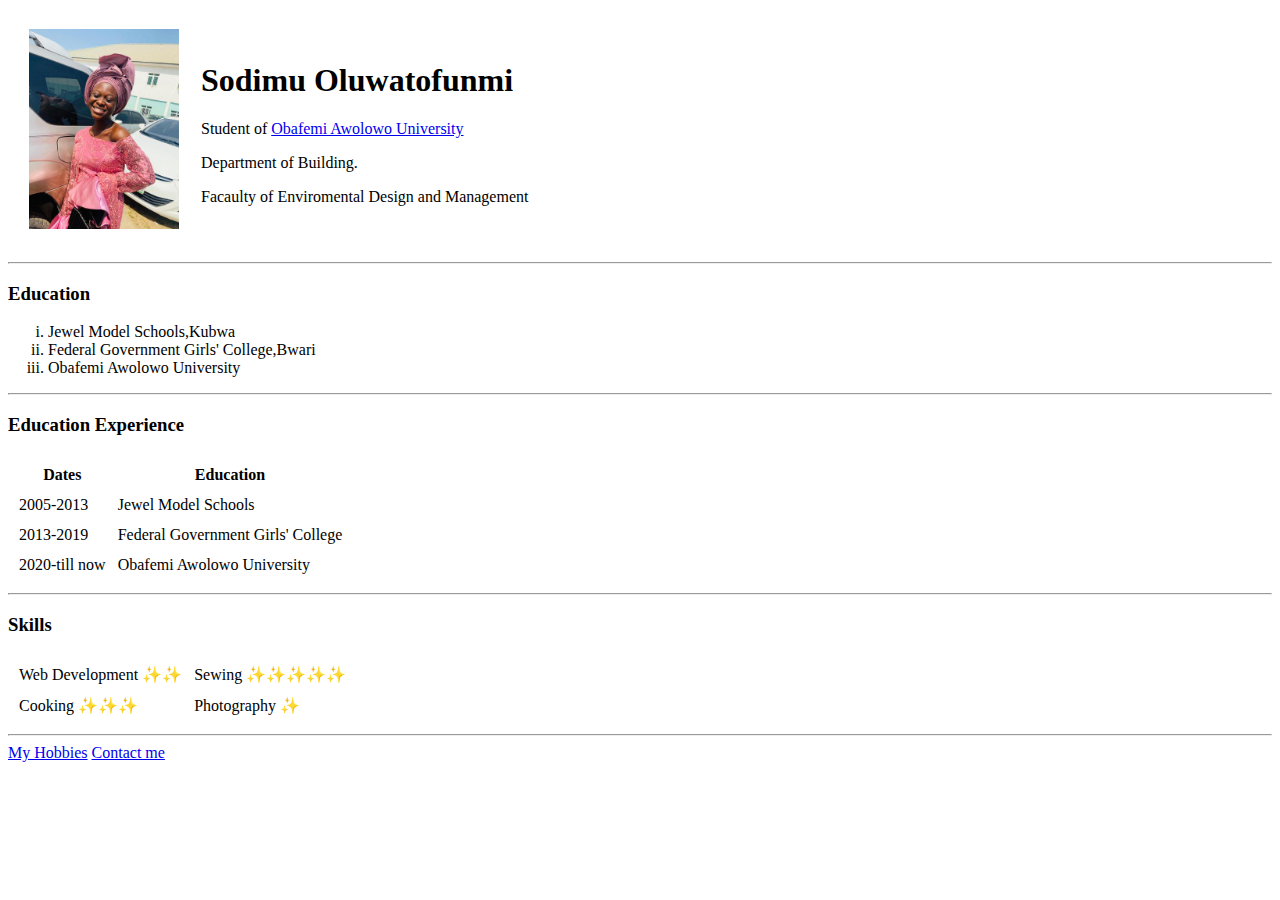
==== index.html @ 9bd19480 "Add initial CV website sites" ====
<!DOCTYPE html>
<html lang="en">
 <head>
   <meta charset="UTF-8">
   <title>Tofunmi's Personal Site</title>
 </head>
 <body>
   <table cellspacing="20">
     <tr>
      <td><img width="150" src="13274.jpg" alt="Tofunmi's picture"></td> 
      <td><h1>Sodimu Oluwatofunmi</h1> 
   <p>Student of <a href="eportal.oauife.edu.ng/undergraduates.php">Obafemi Awolowo University</a>
   <p>Department of Building.</p>
   <p>Facaulty of Enviromental Design and Management</p></td>
     </tr>
  </table>
   <hr>
   <h3>Education</h3>
   <ol type="i">
    <li>Jewel Model Schools,Kubwa</li>
    <li>Federal Government Girls' College,Bwari</li>
    <li>Obafemi Awolowo University</li>
   </ol>
   <hr>
   <h3>Education Experience</h3>
   <table cellspacing="10"> 
    <tr>
    <th> Dates</th>
    <th>Education </th>
  </tr>
  <tr>
    <td>2005-2013</td>
    <td>Jewel Model Schools</td>
  </tr>
  <tr>
    <td>2013-2019</td>
    <td>Federal Government Girls' College</td>
  </tr>
  <tr>
    <td>2020-till now</td>
    <td>Obafemi Awolowo University</td>
  </tr>
   </table>
   <hr>
   <h3>Skills</h3>
   <table cellspacing="10">
    <tr>
      <td>Web Development ✨✨ </td>
      <td>Sewing ✨✨✨✨✨</td>
    </tr>
    <tr>
      <td>Cooking ✨✨✨</td>
      <td>Photography ✨</td>
    </tr>
   </table>
   <hr>
  <a href="hobbies.html">My Hobbies</a>
  <a href="contactme.html">Contact me</a>
 </body>
</html>
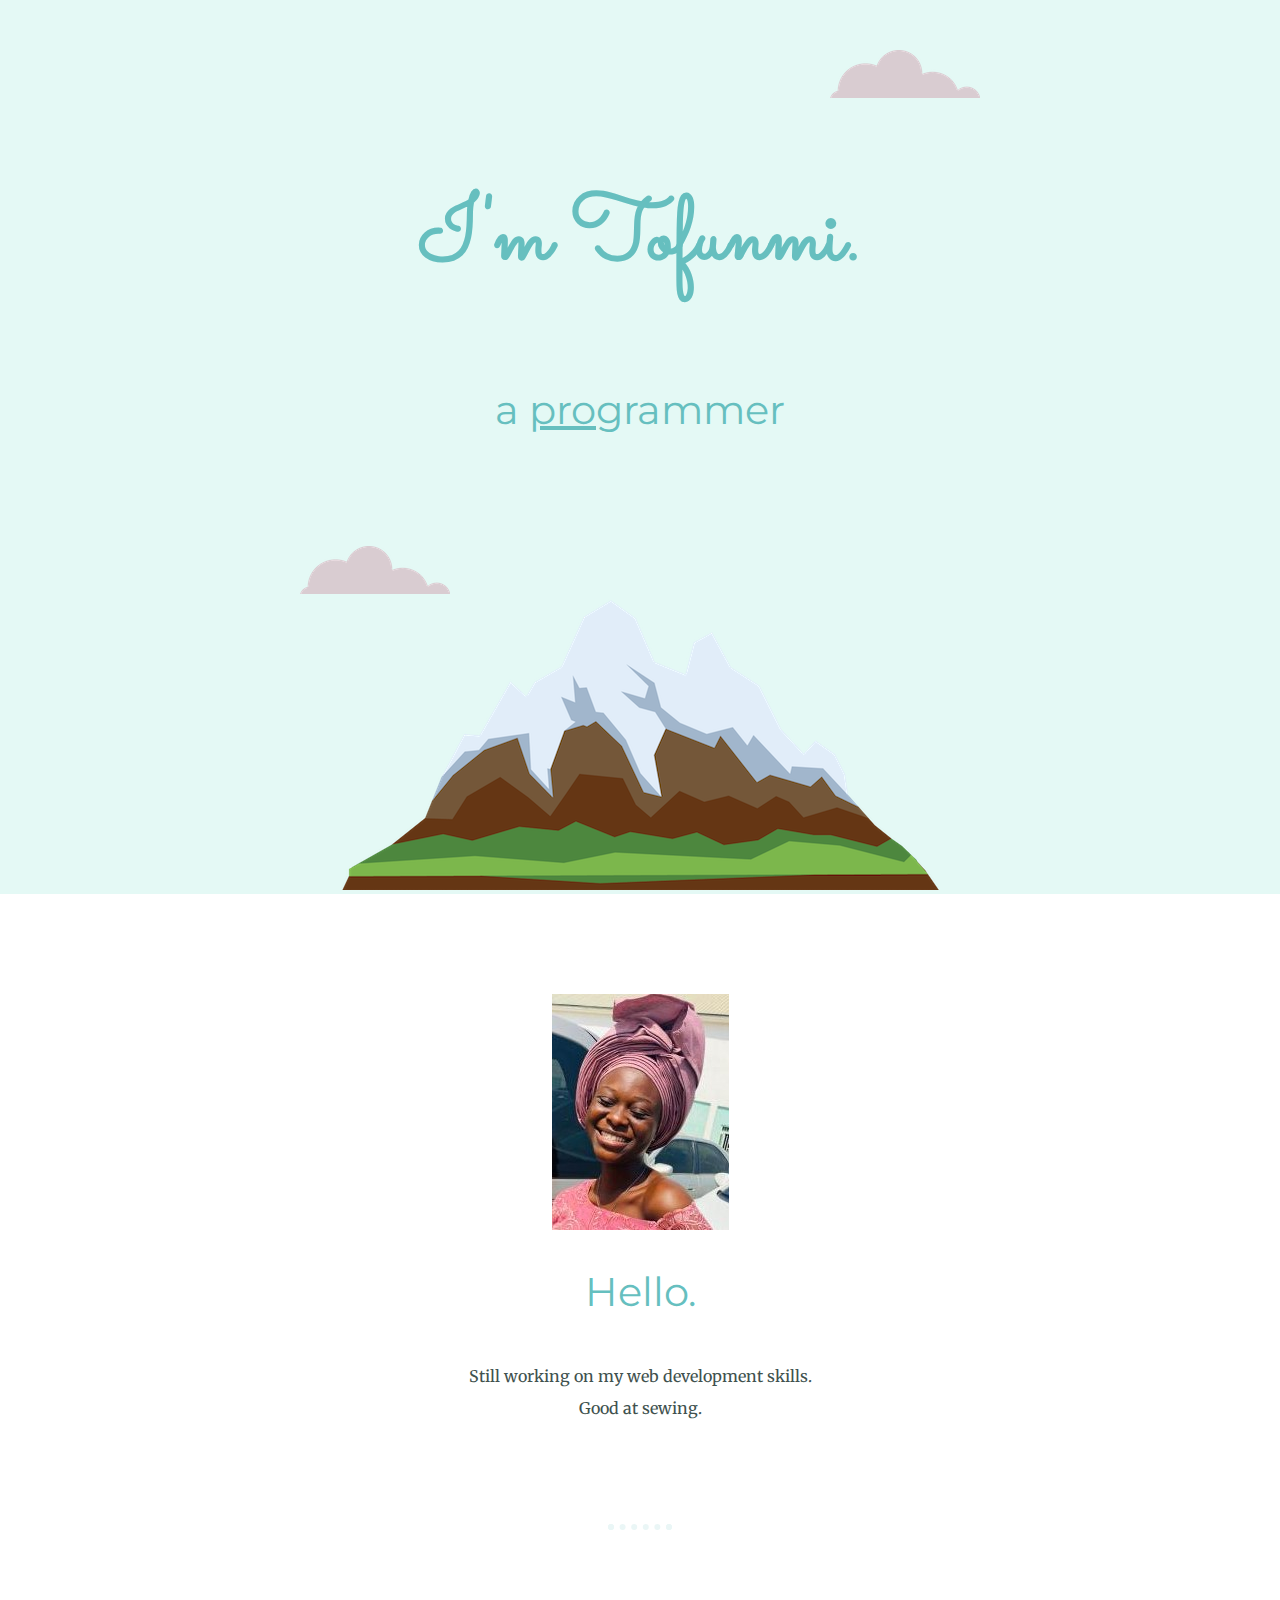
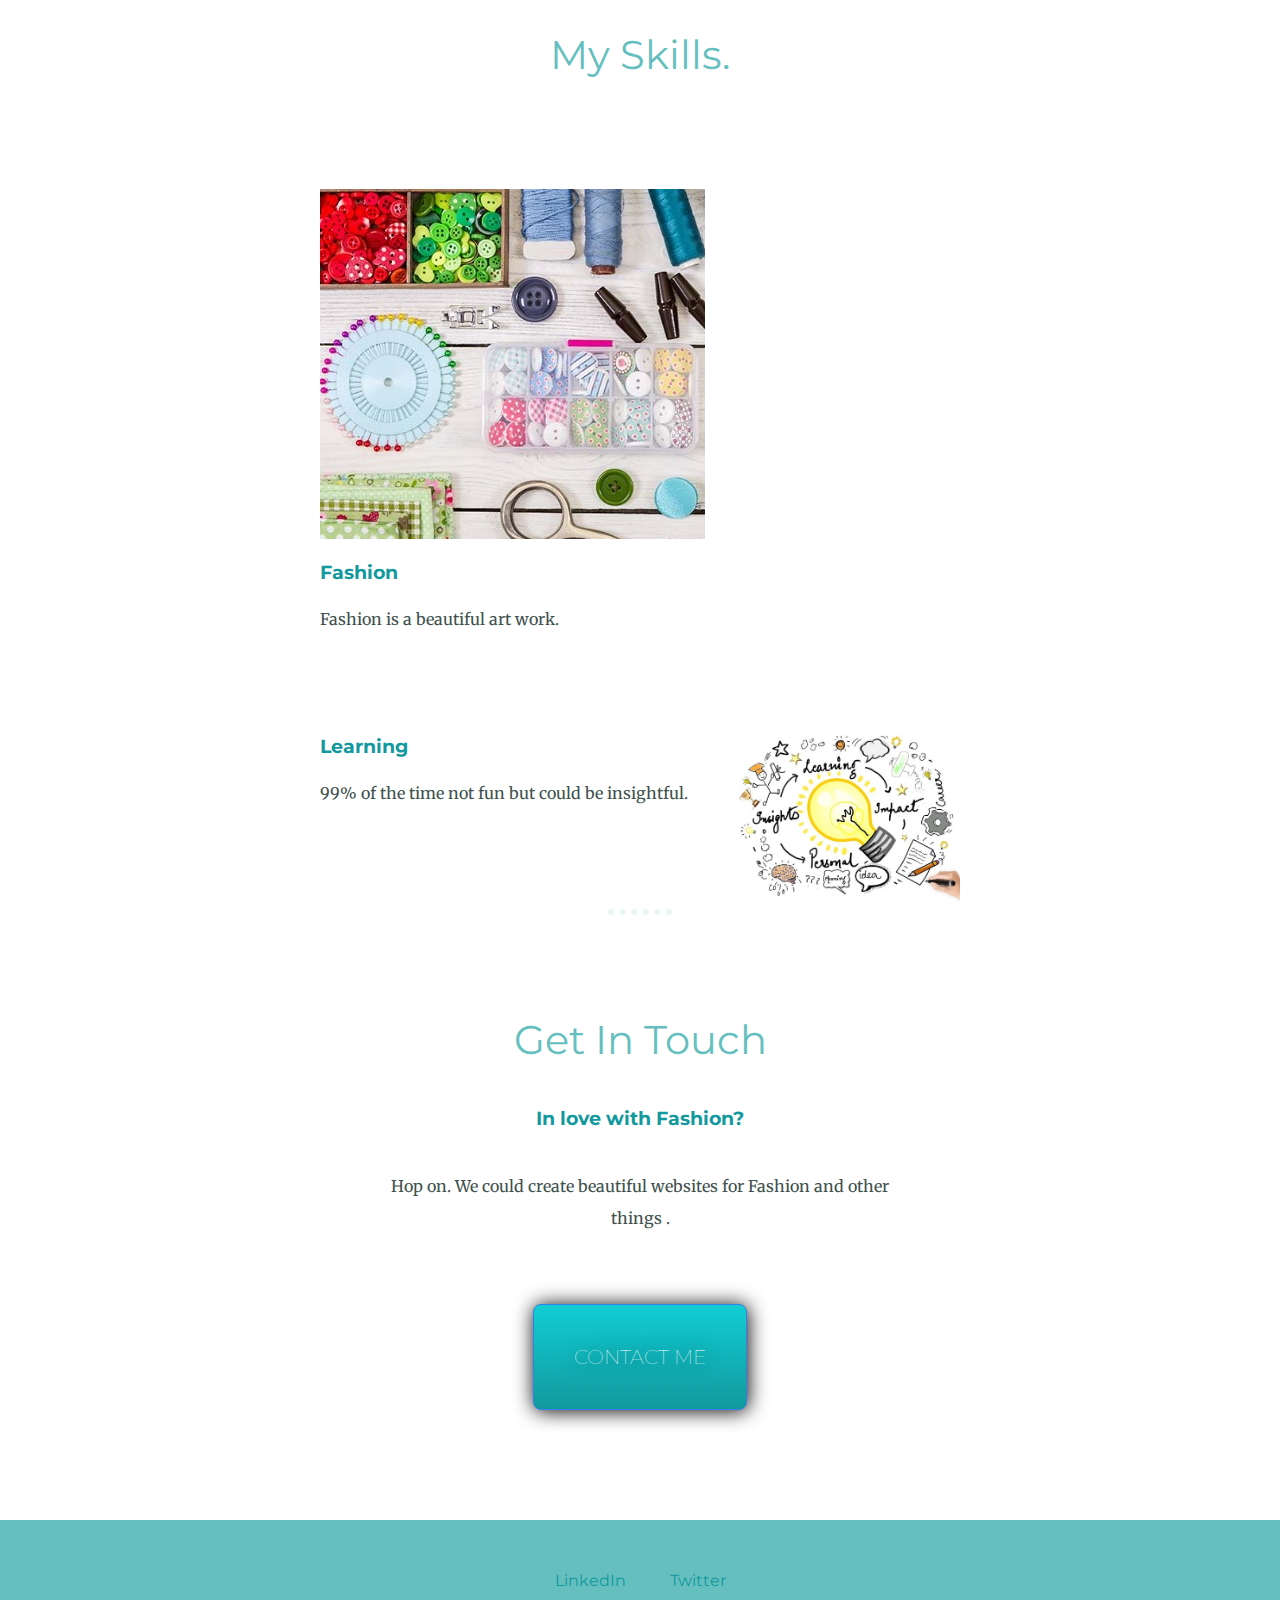
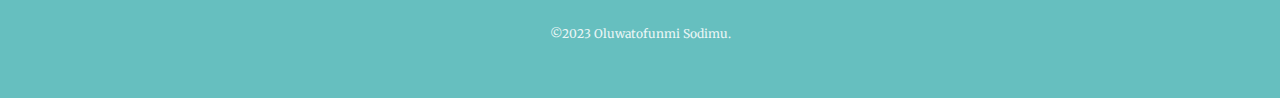
==== commit 148e7ab9: "Add initial profile website page" ====
--- a/index.html
+++ b/index.html
@@ -1,60 +1,56 @@
 <!DOCTYPE html>
 <html lang="en">
- <head>
-   <meta charset="UTF-8">
-   <title>Tofunmi's Personal Site</title>
- </head>
- <body>
-   <table cellspacing="20">
-     <tr>
-      <td><img width="150" src="13274.jpg" alt="Tofunmi's picture"></td> 
-      <td><h1>Sodimu Oluwatofunmi</h1> 
-   <p>Student of <a href="eportal.oauife.edu.ng/undergraduates.php">Obafemi Awolowo University</a>
-   <p>Department of Building.</p>
-   <p>Facaulty of Enviromental Design and Management</p></td>
-     </tr>
-  </table>
-   <hr>
-   <h3>Education</h3>
-   <ol type="i">
-    <li>Jewel Model Schools,Kubwa</li>
-    <li>Federal Government Girls' College,Bwari</li>
-    <li>Obafemi Awolowo University</li>
-   </ol>
-   <hr>
-   <h3>Education Experience</h3>
-   <table cellspacing="10"> 
-    <tr>
-    <th> Dates</th>
-    <th>Education </th>
-  </tr>
-  <tr>
-    <td>2005-2013</td>
-    <td>Jewel Model Schools</td>
-  </tr>
-  <tr>
-    <td>2013-2019</td>
-    <td>Federal Government Girls' College</td>
-  </tr>
-  <tr>
-    <td>2020-till now</td>
-    <td>Obafemi Awolowo University</td>
-  </tr>
-   </table>
-   <hr>
-   <h3>Skills</h3>
-   <table cellspacing="10">
-    <tr>
-      <td>Web Development ✨✨ </td>
-      <td>Sewing ✨✨✨✨✨</td>
-    </tr>
-    <tr>
-      <td>Cooking ✨✨✨</td>
-      <td>Photography ✨</td>
-    </tr>
-   </table>
-   <hr>
-  <a href="hobbies.html">My Hobbies</a>
-  <a href="contactme.html">Contact me</a>
- </body>
+<head>
+    <meta charset="UTF-8">
+    <meta http-equiv="X-UA-Compatible" content="IE=edge">
+    <meta name="viewport" content="width=device-width, initial-scale=1.0">
+    <title>Tofunmi</title>
+    <link rel="stylesheet" href="CSS/styles.css">
+    <link rel="icon" href="favicon.ico">
+    <link rel="preconnect" href="https://fonts.googleapis.com">
+<link rel="preconnect" href="https://fonts.gstatic.com" crossorigin>
+<link href="https://fonts.googleapis.com/css2?family=Merriweather:wght@300&family=Montserrat:wght@200&family=Sacramento&display=swap" rel="stylesheet">
+</head>
+<body>
+ <div class="top-container">
+    <img class="top-cloud" src="images/cloud.png" alt="cloud-image">
+     <h1>I'm Tofunmi.</h1>
+    <h2><p>a <span class="pro">pro</span>grammer</p></h2>
+     <img class="bottom-cloud"src="images/cloud.png" alt="cloud-image">
+     <img src="images/mountain.png" alt="mountain-image"> 
+  </div>
+  <div class="middle-container">
+    <div class="profile">
+      <img class="profile"src="images/Me.jpg" alt="My profile picture">
+      <h2>Hello.</h2>
+      <p class="intro">Still working on my web development skills. Good at sewing.</p>
+    </div>
+    <hr>
+    <div class="skills">
+      <h2>My Skills.</h2>
+      <div class="skill-row">
+        <img class="Fashion-img" src="images/fashion 2.jpg" alt="Fashion">
+        <h3>Fashion</h3>
+        <p>Fashion is a beautiful art work.</p>
+      </div>
+      <div class="skill-row">
+        <img class="learning-img" src="images/learning 2.jpg" alt="Learning">
+        <h3>Learning</h3>
+        <p>99% of the time not fun but could be insightful.</p>
+      </div>
+    </div>
+    <hr>
+    <div class="contact-me">
+      <h2>Get In Touch</h2>
+      <h3>In love with Fashion?</h3>
+      <p class="contact">Hop on. We could create beautiful websites for Fashion and other things .</p>
+      <a class="btn" href="mailto:sodimutofunmi@gmail.com">CONTACT ME</a>
+    </div>
+  </div>
+  <div class="bottom-container">
+    <a class="footer-link" href="https://www.linkedin.com/">LinkedIn</a>
+    <a class="footer-link" href="https://twitter.com/">Twitter</a>
+    <p class="copyright">©2023 Oluwatofunmi Sodimu.</p>
+  </div> 
+</body>
 </html>--- a/CSS/styles.css
+++ b/CSS/styles.css
@@ -0,0 +1,133 @@
+a{
+     color: #11999E;
+     font-family: 'Montserrat', sans-serif;
+     margin: 10px 20px;
+     text-decoration: none;
+}
+a:hover{
+    color: #EAF6F6;
+}
+body{
+    color: #40514E;
+    font-family: 'Merriweather', serif;
+    margin: 0;
+    text-align: center;
+}
+h1{
+    color: #66bfbf;
+    font-family: 'Sacramento', cursive;
+    font-size: 5.625rem;
+    line-height: 2;
+    margin: 50px auto 0 auto;
+   
+}
+h2{
+    color: #66bfbf;
+    font-family: 'Montserrat', sans-serif;
+    font-size: 2.5rem;
+    font-weight: normal;
+    padding-bottom: 10px;
+}
+h3{
+    color: #11999E;
+    font-family: 'Montserrat', sans-serif; 
+}
+hr{
+    border:dotted #EAF6F6 6px;
+    border-bottom: none;
+    margin: 100px auto;
+    width: 4%;
+}
+p{
+    line-height: 2;   
+}
+.contact{
+    margin: 40px auto 60px;
+    width: 40%;
+}
+.copyright{
+    color: #EAF6F6;
+    font-size: 0.75rem;
+    padding: 20px 0;
+}
+.top-container{
+    background-color: #E4F9F5;
+    padding-top: 100px;
+    position: relative;  
+}
+.middle-container{
+    margin: 100px 0 100px 0;
+}
+.bottom-container{
+    background-color: #66bfbf;
+    padding: 50px 0 20px;
+}
+.intro{
+    margin: auto;
+    width: 30%;
+}
+.pro{
+    text-decoration:underline;
+}
+.skill-row{   
+    margin: 100px auto 100px auto;
+    text-align: left;
+    width: 50%;
+}
+.bottom-cloud{
+    bottom: 300px;
+    left: 300px;
+    position: absolute;
+}
+.top-cloud{
+    position: absolute;
+    right: 300px;
+    top: 50px;
+}
+.fashion-img{
+    float: left;
+    width: 20%;
+}
+.learning-img{
+    float: right;
+    margin-left: 30px;
+    width: 35%;
+}
+.btn{
+    background: #11CDD4;
+    background-image: -webkit-linear-gradient(top, #11CDD4, #11999E);
+    background-image: -moz-linear-gradient(top, #11CDD4, #11999E);
+    background-image: -ms-linear-gradient(top, #11CDD4, #11999E);
+    background-image: -o-linear-gradient(top, #11CDD4, #11999E);
+    background-image: -webkit-gradient(to bottom, #11CDD4, #11999E);
+    -webkit-border-radius: 8px;
+    -moz-border-radius: 8px;
+    border-radius: 8px;
+    color: #FFFFFF;
+    font-family:'Montserrat', sans-serif;
+    font-size: 20px;
+    font-weight: 100;
+    padding: 40px;
+    -webkit-box-shadow: 1px 1px 20px 0 #000000;
+    -moz-box-shadow: 1px 1px 20px 0 #000000;
+    box-shadow: 1px 1px 20px 0 #000000;
+    text-shadow: 1px 1px 20px #000000;
+    border: solid #337FED 1px;
+    text-decoration: none;
+    display: inline-block;
+    cursor: pointer;
+    text-align: center;
+ }
+ .btn:hover {
+    border: solid #337FED 1px;
+    background: #30E3CB;
+    background-image: -webkit-linear-gradient(top, #30E3CB, #2BC4AD);
+    background-image: -moz-linear-gradient(top, #30E3CB, #2BC4AD);
+    background-image: -ms-linear-gradient(top, #30E3CB, #2BC4AD);
+    background-image: -o-linear-gradient(top, #30E3CB, #2BC4AD);
+    background-image: -webkit-gradient(to bottom, #30E3CB, #2BC4AD);
+    -webkit-border-radius: 20px;
+    -moz-border-radius: 20px;
+    border-radius: 20px;
+    text-decoration: none;
+ }